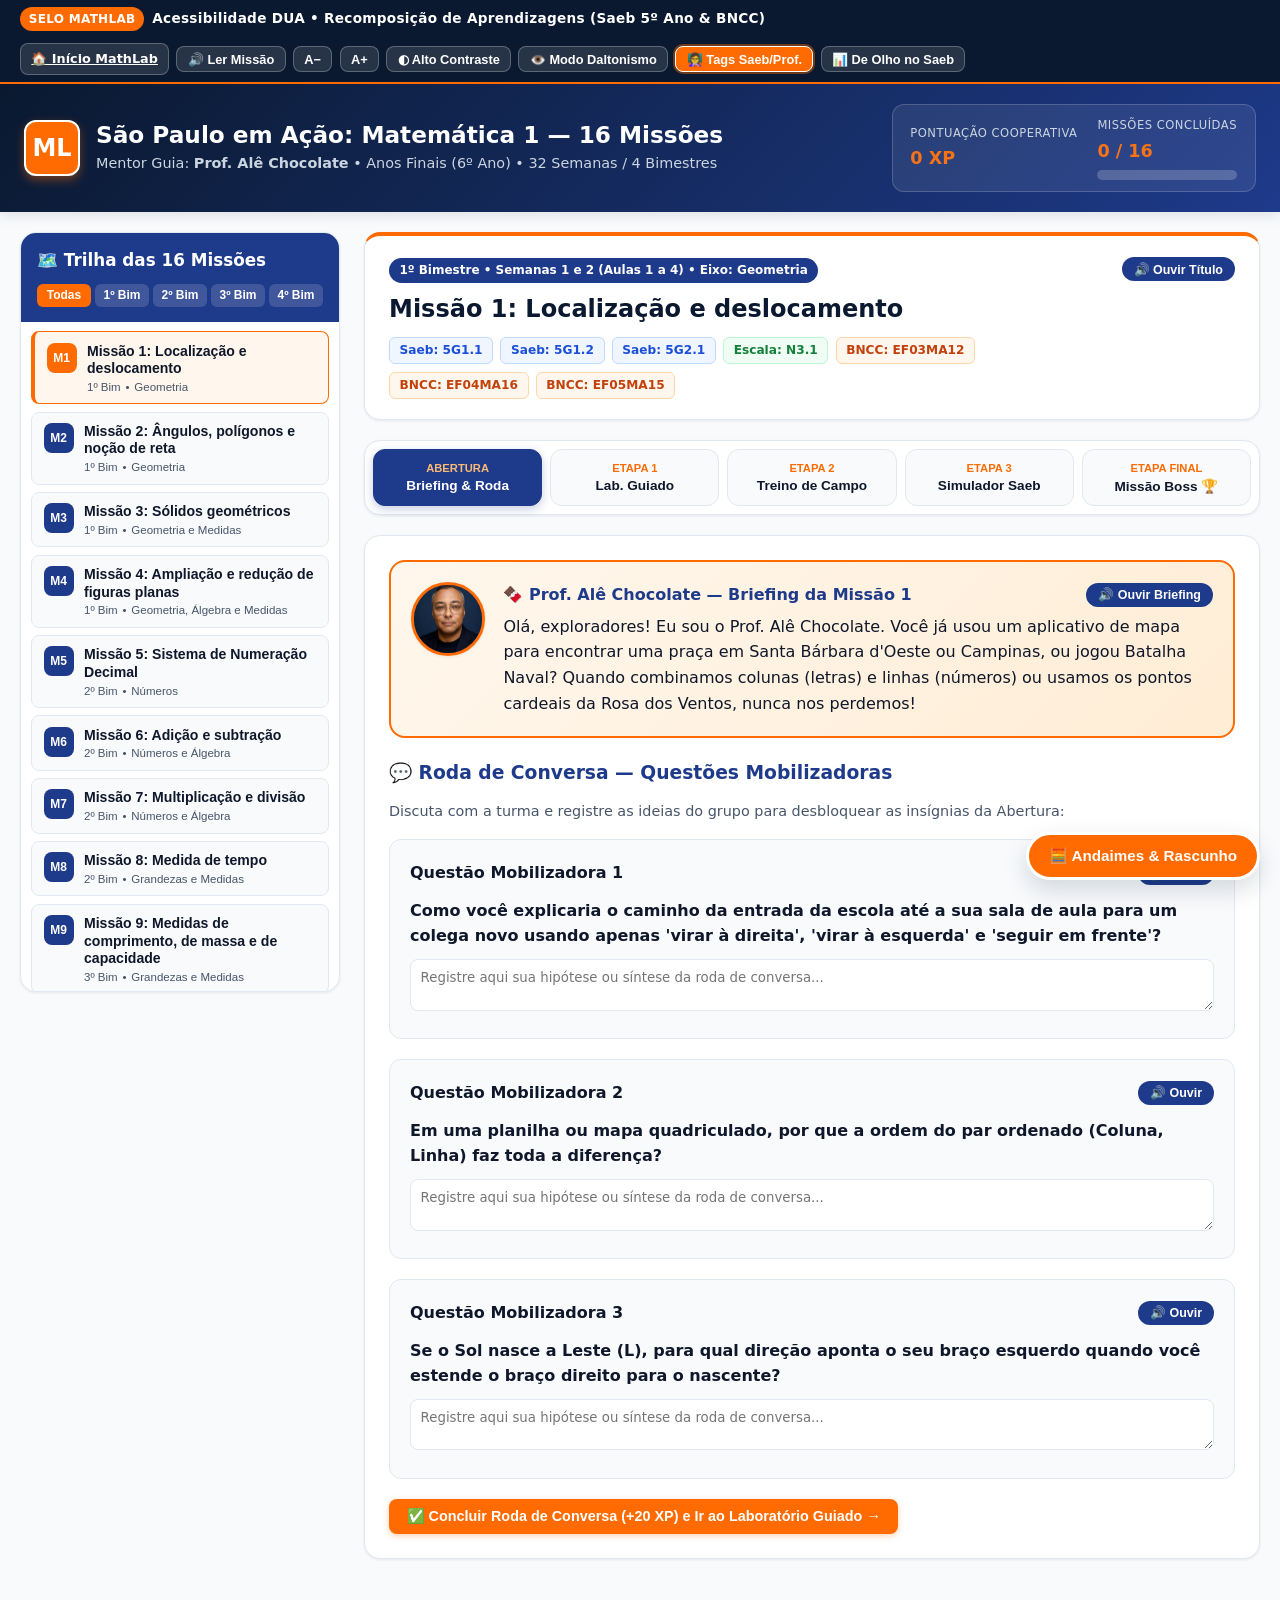
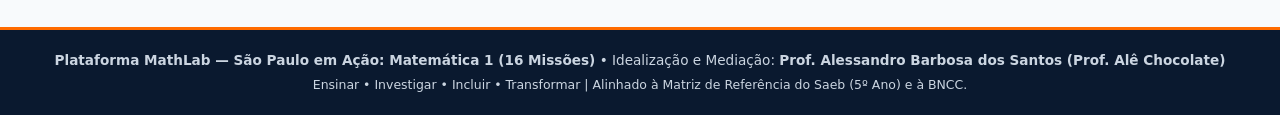
==== sp-em-acao.html @ 0ccbaa68 "Plataforma MathLab - Sao Paulo em Acao: Matematica 1 (16 Missoes)" ====
<!DOCTYPE html>
<html lang="pt-BR">
<head>
  <meta charset="UTF-8">
  <meta name="viewport" content="width=device-width, initial-scale=1.0">
  <title>Plataforma MathLab — São Paulo em Ação: Matemática 1 (16 Missões) | Prof. Alê Chocolate</title>
  <link rel="icon" href="icons/icon-192.png">
  <link rel="stylesheet" href="styles.css">
</head>
<body>

  <!-- Barra de Acessibilidade Global e DUA (Desenho Universal para a Aprendizagem) -->
  <nav class="a11y-bar" aria-label="Barra de Acessibilidade e DUA">
    <div class="a11y-brand">
      <span class="selo-badge">Selo MathLab</span>
      <span>Acessibilidade DUA • Recomposição de Aprendizagens (Saeb 5º Ano &amp; BNCC)</span>
    </div>
    <div class="a11y-controls">
      <a href="index.html" class="a11y-btn" title="Voltar ao Laboratório Principal MathLab">🏠 Início MathLab</a>
      <button type="button" class="a11y-btn" id="a11y-speak" title="Ler abertura em voz alta (Web Speech API pt-BR)">🔊 Ler Missão</button>
      <button type="button" class="a11y-btn" id="a11y-font-down" title="Diminuir tamanho da fonte">A−</button>
      <button type="button" class="a11y-btn" id="a11y-font-up" title="Aumentar tamanho da fonte">A+</button>
      <button type="button" class="a11y-btn" id="a11y-contrast" title="Alternar modo de Alto Contraste">◐ Alto Contraste</button>
      <button type="button" class="a11y-btn" id="a11y-colorblind" title="Modo Acessível para Daltonismo (Hachuras e Rótulos Diretos no Canvas)">👁️ Modo Daltonismo</button>
      <button type="button" class="a11y-btn active" id="a11y-teacher" title="Exibir/Ocultar Etiquetas Saeb, Nível de Proficiência (N1-N8) e Bloom">👩‍🏫 Tags Saeb/Prof.</button>
      <button type="button" class="a11y-btn" onclick="window.openTeacherSaebModal()" title="Abrir Painel De Olho no Saeb">📊 De Olho no Saeb</button>
    </div>
  </nav>

  <!-- Cabeçalho Principal Identidade Visual MathLab -->
  <header class="main-header">
    <div class="header-inner">
      <div class="brand-title-group">
        <div class="logo-emblem" aria-hidden="true">ML</div>
        <div class="brand-text">
          <h1>São Paulo em Ação: Matemática 1 — 16 Missões</h1>
          <p>Mentor Guia: <strong>Prof. Alê Chocolate</strong> • Anos Finais (6º Ano) • 32 Semanas / 4 Bimestres</p>
        </div>
      </div>

      <div class="gamification-hud" aria-live="polite">
        <div class="hud-stat">
          <span class="hud-label">Pontuação Cooperativa</span>
          <span class="hud-value" id="hud-xp">0 XP</span>
        </div>
        <div class="hud-stat">
          <span class="hud-label">Missões Concluídas</span>
          <span class="hud-value" id="hud-missions">0 / 16</span>
          <div class="progress-bar-outer" role="progressbar" aria-label="Progresso nas 16 missões">
            <div class="progress-bar-fill" id="hud-progress-bar"></div>
          </div>
        </div>
      </div>
    </div>
  </header>

  <!-- Layout Principal: Seletor das 16 Missões por Bimestre + Área Gamificada de 5 Abas -->
  <main class="app-layout">
    <aside class="missions-sidebar" aria-label="Navegação das 16 Missões por Bimestre">
      <div class="sidebar-header">
        <h2>🗺️ Trilha das 16 Missões</h2>
        <div class="bimester-tabs" role="tablist" aria-label="Filtrar por Bimestre">
          <button type="button" class="bim-tab active" data-bim="0">Todas</button>
          <button type="button" class="bim-tab" data-bim="1">1º Bim</button>
          <button type="button" class="bim-tab" data-bim="2">2º Bim</button>
          <button type="button" class="bim-tab" data-bim="3">3º Bim</button>
          <button type="button" class="bim-tab" data-bim="4">4º Bim</button>
        </div>
      </div>
      <div class="missions-list" id="missions-list"></div>
    </aside>

    <section class="mission-workspace" aria-live="polite">
      <div class="mission-banner" id="mission-banner"></div>
      <nav class="mission-tabs-nav" id="mission-tabs-nav" aria-label="5 Etapas Gamificadas da Missão"></nav>
      <div id="stage-content"></div>
    </section>
  </main>

  <!-- Andaimes Pedagógicos (Scaffolding Retrátil: Quadro de Ordens 6ª Ordem/Decimais, Calculadora EF05MA06 e Malha) -->
  <button type="button" class="scaffolding-fab" id="scaffolding-fab" aria-label="Abrir Andaimes Pedagógicos e Rascunho Interativo">
    🧮 Andaimes &amp; Rascunho
  </button>

  <aside class="scaffolding-drawer" id="scaffolding-drawer" aria-label="Bloco de Andaimes Pedagógicos">
    <div class="scaffolding-header">
      <strong>🛠️ Andaimes Pedagógicos (DUA)</strong>
      <button type="button" id="scaffolding-close" style="background:none;border:none;color:#fff;font-size:1.25rem;cursor:pointer" aria-label="Fechar Andaimes">&times;</button>
    </div>
    <div style="display:flex;gap:0.35rem;padding:0.5rem 1rem;background:var(--bg-main);border-bottom:1px solid var(--border-color)">
      <button type="button" class="btn-secondary scaf-tab-btn" data-tab="qvl" style="flex:1;padding:0.35rem">Quadro de Ordens</button>
      <button type="button" class="btn-secondary scaf-tab-btn" data-tab="calc" style="flex:1;padding:0.35rem">Porcentagem (EF05MA06)</button>
      <button type="button" class="btn-secondary scaf-tab-btn" data-tab="grid" style="flex:1;padding:0.35rem">Malha Rascunho</button>
    </div>
    <div class="scaffolding-body" id="scaffolding-body"></div>
  </aside>

  <!-- Modal Painel do Professor (Modo De Olho no Saeb) -->
  <div id="teacher-saeb-modal" style="display:none;position:fixed;inset:0;background:rgba(10,25,47,0.75);z-index:1100;align-items:center;justify-content:center;padding:1rem">
    <div style="background:var(--bg-card);border:3px solid var(--orange-vibrant);border-radius:16px;max-width:860px;width:100%;max-height:85vh;overflow:auto;padding:1.5rem;box-shadow:var(--shadow-lg)">
      <div style="display:flex;justify-content:space-between;align-items:center;margin-bottom:1rem;border-bottom:2px solid var(--border-color);padding-bottom:0.65rem">
        <h3 style="color:var(--navy-primary)">👩‍🏫 Painel do Professor — Modo De Olho no Saeb (Recomposição 6º Ano)</h3>
        <button type="button" class="btn-secondary" onclick="document.getElementById('teacher-saeb-modal').style.display='none'">Fechar &times;</button>
      </div>
      <div id="teacher-saeb-body"></div>
    </div>
  </div>

  <!-- Rodapé Institucional Prof. Alê Chocolate -->
  <footer style="background:var(--navy-dark);color:#CBD5E1;padding:1.25rem;text-align:center;font-size:0.85rem;border-top:3px solid var(--orange-vibrant);margin-top:2rem">
    <p><strong>Plataforma MathLab — São Paulo em Ação: Matemática 1 (16 Missões)</strong> • Idealização e Mediação: <strong>Prof. Alessandro Barbosa dos Santos (Prof. Alê Chocolate)</strong></p>
    <p style="margin-top:0.25rem;font-size:0.78rem">Ensinar • Investigar • Incluir • Transformar | Alinhado à Matriz de Referência do Saeb (5º Ano) e à BNCC.</p>
  </footer>

  <script src="missions-data.js"></script>
  <script src="canvas-labs.js"></script>
  <script src="app.js"></script>
</body>
</html>
---- styles.css ----
:root {
  --bg-main: #F8FAFC;
  --bg-card: #FFFFFF;
  --navy-dark: #0A192F;
  --navy-primary: #1E3A8A;
  --navy-light: #2563EB;
  --orange-vibrant: #FF6B00;
  --orange-light: #F97316;
  --orange-soft: #FFF7ED;
  --text-main: #0F172A;
  --text-muted: #475569;
  --border-color: #E2E8F0;
  --success: #16A34A;
  --success-bg: #DCFCE7;
  --warning: #D97706;
  --warning-bg: #FEF3C7;
  --danger: #DC2626;
  --danger-bg: #FEE2E2;
  --shadow-sm: 0 1px 3px rgba(10, 25, 47, 0.08);
  --shadow-md: 0 4px 12px rgba(10, 25, 47, 0.10);
  --shadow-lg: 0 10px 25px rgba(10, 25, 47, 0.15);
  --radius-sm: 8px;
  --radius-md: 12px;
  --radius-lg: 16px;
  --font-scale: 1;
}

body.high-contrast {
  --bg-main: #000000;
  --bg-card: #111111;
  --navy-dark: #000000;
  --navy-primary: #FFFF00;
  --navy-light: #00FFFF;
  --orange-vibrant: #FF9900;
  --orange-light: #FFCC00;
  --orange-soft: #222200;
  --text-main: #FFFFFF;
  --text-muted: #EEEEEE;
  --border-color: #FFFF00;
  --success: #00FF66;
  --success-bg: #003311;
  --danger: #FF4444;
  --danger-bg: #330000;
}

* {
  box-sizing: border-box;
  margin: 0;
  padding: 0;
}

html {
  font-size: calc(16px * var(--font-scale));
  scroll-behavior: smooth;
}

body {
  font-family: 'Segoe UI', system-ui, -apple-system, BlinkMacSystemFont, Roboto, sans-serif;
  background-color: var(--bg-main);
  color: var(--text-main);
  line-height: 1.6;
  min-height: 100vh;
  display: flex;
  flex-direction: column;
}

/* Barra de Acessibilidade Global (DUA) */
.a11y-bar {
  background-color: var(--navy-dark);
  color: #FFFFFF;
  padding: 0.45rem 1.25rem;
  display: flex;
  flex-wrap: wrap;
  justify-content: space-between;
  align-items: center;
  gap: 0.75rem;
  border-bottom: 2px solid var(--orange-vibrant);
  font-size: 0.85rem;
  position: sticky;
  top: 0;
  z-index: 1000;
}

.a11y-brand {
  display: flex;
  align-items: center;
  gap: 0.5rem;
  font-weight: 700;
  letter-spacing: 0.3px;
}

.selo-badge {
  background: var(--orange-vibrant);
  color: #FFFFFF;
  padding: 0.15rem 0.55rem;
  border-radius: 999px;
  font-size: 0.75rem;
  text-transform: uppercase;
  font-weight: 800;
}

.a11y-controls {
  display: flex;
  flex-wrap: wrap;
  align-items: center;
  gap: 0.45rem;
}

.a11y-btn {
  background: rgba(255, 255, 255, 0.12);
  color: #FFFFFF;
  border: 1px solid rgba(255, 255, 255, 0.25);
  padding: 0.3rem 0.65rem;
  border-radius: var(--radius-sm);
  cursor: pointer;
  font-size: 0.8rem;
  font-weight: 600;
  display: inline-flex;
  align-items: center;
  gap: 0.35rem;
  transition: all 0.2s ease;
}

.a11y-btn:hover,
.a11y-btn:focus-visible {
  background: var(--orange-vibrant);
  border-color: var(--orange-vibrant);
  outline: 2px solid #FFFFFF;
}

.a11y-btn.active {
  background: var(--orange-vibrant);
  border-color: #FFFFFF;
  box-shadow: 0 0 0 2px rgba(255, 107, 0, 0.4);
}

/* Cabeçalho Principal MathLab */
.main-header {
  background: linear-gradient(135deg, var(--navy-dark) 0%, var(--navy-primary) 100%);
  color: #FFFFFF;
  padding: 1.25rem 1.5rem;
  box-shadow: var(--shadow-md);
}

.header-inner {
  max-width: 1400px;
  margin: 0 auto;
  display: flex;
  flex-wrap: wrap;
  justify-content: space-between;
  align-items: center;
  gap: 1.25rem;
}

.brand-title-group {
  display: flex;
  align-items: center;
  gap: 1rem;
}

.logo-emblem {
  width: 56px;
  height: 56px;
  background: var(--orange-vibrant);
  border-radius: var(--radius-md);
  display: flex;
  align-items: center;
  justify-content: center;
  font-weight: 900;
  font-size: 1.5rem;
  color: #FFFFFF;
  box-shadow: 0 4px 10px rgba(255, 107, 0, 0.4);
  border: 2px solid #FFFFFF;
  flex-shrink: 0;
}

.brand-text h1 {
  font-size: 1.45rem;
  font-weight: 800;
  line-height: 1.2;
}

.brand-text p {
  font-size: 0.9rem;
  color: #CBD5E1;
  margin-top: 0.2rem;
}

.gamification-hud {
  display: flex;
  align-items: center;
  gap: 1.25rem;
  background: rgba(255, 255, 255, 0.08);
  padding: 0.65rem 1.1rem;
  border-radius: var(--radius-md);
  border: 1px solid rgba(255, 255, 255, 0.18);
}

.hud-stat {
  display: flex;
  flex-direction: column;
  gap: 0.15rem;
}

.hud-label {
  font-size: 0.72rem;
  text-transform: uppercase;
  letter-spacing: 0.5px;
  color: #CBD5E1;
}

.hud-value {
  font-size: 1.1rem;
  font-weight: 800;
  color: var(--orange-light);
}

.progress-bar-outer {
  width: 140px;
  height: 10px;
  background: rgba(255, 255, 255, 0.2);
  border-radius: 999px;
  overflow: hidden;
  margin-top: 0.2rem;
}

.progress-bar-fill {
  height: 100%;
  background: linear-gradient(90deg, var(--orange-vibrant), #FBBF24);
  width: 0%;
  transition: width 0.4s ease;
}

/* Layout Principal */
.app-layout {
  max-width: 1400px;
  width: 100%;
  margin: 1.25rem auto;
  padding: 0 1.25rem;
  display: grid;
  grid-template-columns: 320px 1fr;
  gap: 1.5rem;
  flex: 1;
}

@media (max-width: 1024px) {
  .app-layout {
    grid-template-columns: 1fr;
  }
}

/* Sidebar de Missões */
.missions-sidebar {
  background: var(--bg-card);
  border: 1px solid var(--border-color);
  border-radius: var(--radius-lg);
  box-shadow: var(--shadow-sm);
  display: flex;
  flex-direction: column;
  overflow: hidden;
  height: fit-content;
  max-height: calc(100vh - 140px);
  position: sticky;
  top: 60px;
}

@media (max-width: 1024px) {
  .missions-sidebar {
    position: static;
    max-height: 360px;
  }
}

.sidebar-header {
  background: var(--navy-primary);
  color: #FFFFFF;
  padding: 0.9rem 1rem;
}

.sidebar-header h2 {
  font-size: 1.05rem;
  font-weight: 700;
  margin-bottom: 0.6rem;
}

.bimester-tabs {
  display: grid;
  grid-template-columns: repeat(5, 1fr);
  gap: 0.25rem;
}

.bim-tab {
  background: rgba(255, 255, 255, 0.15);
  color: #FFFFFF;
  border: none;
  padding: 0.3rem 0.2rem;
  font-size: 0.75rem;
  font-weight: 700;
  border-radius: 6px;
  cursor: pointer;
  transition: background 0.2s;
}

.bim-tab.active,
.bim-tab:hover {
  background: var(--orange-vibrant);
}

.missions-list {
  overflow-y: auto;
  padding: 0.6rem;
  display: flex;
  flex-direction: column;
  gap: 0.45rem;
}

.mission-item-btn {
  width: 100%;
  text-align: left;
  background: var(--bg-main);
  border: 1px solid var(--border-color);
  border-radius: var(--radius-sm);
  padding: 0.65rem 0.75rem;
  cursor: pointer;
  display: flex;
  align-items: flex-start;
  gap: 0.65rem;
  transition: all 0.2s ease;
  color: var(--text-main);
}

.mission-item-btn:hover {
  border-color: var(--orange-vibrant);
  transform: translateX(2px);
}

.mission-item-btn.active {
  background: var(--orange-soft);
  border-color: var(--orange-vibrant);
  border-left: 4px solid var(--orange-vibrant);
}

.mission-num-badge {
  background: var(--navy-primary);
  color: #FFFFFF;
  font-weight: 800;
  font-size: 0.75rem;
  min-width: 30px;
  height: 30px;
  border-radius: 8px;
  display: flex;
  align-items: center;
  justify-content: center;
  flex-shrink: 0;
}

.mission-item-btn.active .mission-num-badge {
  background: var(--orange-vibrant);
}

.mission-item-btn.completed .mission-num-badge {
  background: var(--success);
}

.mission-item-info {
  flex: 1;
  min-width: 0;
}

.mission-item-title {
  font-size: 0.88rem;
  font-weight: 700;
  line-height: 1.25;
  margin-bottom: 0.2rem;
}

.mission-item-meta {
  font-size: 0.72rem;
  color: var(--text-muted);
  display: flex;
  flex-wrap: wrap;
  gap: 0.3rem;
}

/* Área Principal da Missão */
.mission-workspace {
  display: flex;
  flex-direction: column;
  gap: 1.25rem;
  min-width: 0;
}

.mission-banner {
  background: var(--bg-card);
  border: 1px solid var(--border-color);
  border-top: 4px solid var(--orange-vibrant);
  border-radius: var(--radius-lg);
  padding: 1.25rem 1.5rem;
  box-shadow: var(--shadow-sm);
  display: flex;
  flex-wrap: wrap;
  justify-content: space-between;
  align-items: flex-start;
  gap: 1rem;
}

.mission-banner-left {
  flex: 1;
  min-width: 260px;
}

.mission-bimester-pill {
  display: inline-block;
  background: var(--navy-primary);
  color: #FFFFFF;
  font-size: 0.75rem;
  font-weight: 700;
  padding: 0.2rem 0.65rem;
  border-radius: 999px;
  margin-bottom: 0.45rem;
}

.mission-banner h2 {
  font-size: 1.5rem;
  color: var(--navy-dark);
  font-weight: 800;
  margin-bottom: 0.5rem;
}

body.high-contrast .mission-banner h2 {
  color: var(--navy-primary);
}

.curriculum-tags {
  display: flex;
  flex-wrap: wrap;
  gap: 0.45rem;
  margin-top: 0.5rem;
}

.curr-tag {
  font-size: 0.76rem;
  font-weight: 700;
  padding: 0.2rem 0.6rem;
  border-radius: 6px;
  border: 1px solid var(--border-color);
}

.curr-tag.saeb {
  background: #EFF6FF;
  color: #1D4ED8;
  border-color: #BFDBFE;
}

.curr-tag.bncc {
  background: #FFF7ED;
  color: #C2410C;
  border-color: #FED7AA;
}

.curr-tag.nivel {
  background: #F0FDF4;
  color: #15803D;
  border-color: #BBF7D0;
}

body.high-contrast .curr-tag {
  background: #000000;
  color: #FFFF00;
  border-color: #FFFF00;
}

/* Navegação das 5 Abas Gamificadas */
.mission-tabs-nav {
  display: grid;
  grid-template-columns: repeat(5, 1fr);
  gap: 0.5rem;
  background: var(--bg-card);
  padding: 0.5rem;
  border-radius: var(--radius-lg);
  border: 1px solid var(--border-color);
  box-shadow: var(--shadow-sm);
}

@media (max-width: 768px) {
  .mission-tabs-nav {
    grid-template-columns: 1fr 1fr;
  }
}

.stage-tab-btn {
  background: var(--bg-main);
  border: 1px solid var(--border-color);
  border-radius: var(--radius-md);
  padding: 0.7rem 0.5rem;
  cursor: pointer;
  display: flex;
  flex-direction: column;
  align-items: center;
  text-align: center;
  gap: 0.25rem;
  color: var(--text-main);
  transition: all 0.2s ease;
}

.stage-tab-btn:hover {
  border-color: var(--orange-vibrant);
}

.stage-tab-btn.active {
  background: var(--navy-primary);
  color: #FFFFFF;
  border-color: var(--navy-primary);
  box-shadow: 0 3px 10px rgba(30, 58, 138, 0.25);
}

body.high-contrast .stage-tab-btn.active {
  background: var(--orange-vibrant);
  color: #000000;
}

.stage-tab-step {
  font-size: 0.7rem;
  text-transform: uppercase;
  font-weight: 800;
  color: var(--orange-vibrant);
}

.stage-tab-btn.active .stage-tab-step {
  color: #FDBA74;
}

body.high-contrast .stage-tab-btn.active .stage-tab-step {
  color: #000000;
}

.stage-tab-label {
  font-size: 0.85rem;
  font-weight: 700;
}

/* Cartões e Conteúdo das Etapas */
.stage-card {
  background: var(--bg-card);
  border: 1px solid var(--border-color);
  border-radius: var(--radius-lg);
  padding: 1.5rem;
  box-shadow: var(--shadow-sm);
  margin-bottom: 1rem;
}

/* Prof. Alê Chocolate Mascote Card */
.prof-ale-box {
  display: flex;
  align-items: flex-start;
  gap: 1.15rem;
  background: linear-gradient(135deg, #FFF7ED 0%, #FFEDD5 100%);
  border: 2px solid var(--orange-vibrant);
  border-radius: var(--radius-lg);
  padding: 1.25rem;
  margin-bottom: 1.25rem;
}

body.high-contrast .prof-ale-box {
  background: #111111;
  border-color: #FFFF00;
}

.prof-ale-avatar {
  width: 74px;
  height: 74px;
  border-radius: 50%;
  background: var(--navy-primary);
  border: 3px solid var(--orange-vibrant);
  flex-shrink: 0;
  display: flex;
  align-items: center;
  justify-content: center;
  overflow: hidden;
  box-shadow: var(--shadow-sm);
}

.prof-ale-content {
  flex: 1;
}

.prof-ale-header {
  display: flex;
  justify-content: space-between;
  align-items: center;
  flex-wrap: wrap;
  gap: 0.5rem;
  margin-bottom: 0.4rem;
}

.prof-ale-name {
  font-weight: 800;
  color: var(--navy-primary);
  font-size: 1rem;
  display: flex;
  align-items: center;
  gap: 0.4rem;
}

.tts-btn {
  background: var(--navy-primary);
  color: #FFFFFF;
  border: none;
  border-radius: 999px;
  padding: 0.28rem 0.75rem;
  font-size: 0.78rem;
  font-weight: 700;
  cursor: pointer;
  display: inline-flex;
  align-items: center;
  gap: 0.35rem;
  transition: background 0.2s;
}

.tts-btn:hover {
  background: var(--orange-vibrant);
}

body.high-contrast .tts-btn {
  background: #FFFF00;
  color: #000000;
}

/* Fique Ligado & Alerta de Estratégia */
.strategy-alert {
  background: #EFF6FF;
  border-left: 5px solid var(--navy-primary);
  padding: 1rem 1.2rem;
  border-radius: var(--radius-sm);
  margin-bottom: 1.25rem;
}

body.high-contrast .strategy-alert {
  background: #111111;
  border-color: #00FFFF;
}

.fique-ligado-card {
  background: #FFFBEB;
  border: 2px dashed var(--orange-vibrant);
  border-radius: var(--radius-md);
  padding: 1.15rem;
  margin-top: 1.25rem;
  display: flex;
  gap: 1rem;
  align-items: flex-start;
}

body.high-contrast .fique-ligado-card {
  background: #1A1A00;
  border-color: #FFFF00;
}

/* Laboratório Canvas Interativo */
.canvas-lab-container {
  background: #F1F5F9;
  border: 2px solid var(--border-color);
  border-radius: var(--radius-md);
  padding: 1rem;
  margin: 1rem 0;
  display: flex;
  flex-direction: column;
  align-items: center;
  gap: 0.9rem;
}

body.high-contrast .canvas-lab-container {
  background: #000000;
  border-color: #FFFFFF;
}

.canvas-wrapper {
  width: 100%;
  max-width: 720px;
  background: #FFFFFF;
  border: 2px solid var(--navy-primary);
  border-radius: var(--radius-sm);
  overflow: hidden;
  display: flex;
  justify-content: center;
  box-shadow: var(--shadow-sm);
}

.canvas-wrapper canvas {
  width: 100%;
  height: auto;
  display: block;
  touch-action: manipulation;
  cursor: pointer;
}

.canvas-controls {
  display: flex;
  flex-wrap: wrap;
  gap: 0.6rem;
  justify-content: center;
  align-items: center;
  width: 100%;
}

.btn-action {
  background: var(--orange-vibrant);
  color: #FFFFFF;
  border: none;
  padding: 0.55rem 1.1rem;
  border-radius: var(--radius-sm);
  font-weight: 700;
  font-size: 0.9rem;
  cursor: pointer;
  display: inline-flex;
  align-items: center;
  gap: 0.4rem;
  transition: all 0.2s ease;
  box-shadow: 0 2px 6px rgba(255, 107, 0, 0.3);
}

.btn-action:hover {
  background: #E05E00;
  transform: translateY(-1px);
}

.btn-secondary {
  background: var(--navy-primary);
  color: #FFFFFF;
  border: none;
  padding: 0.5rem 0.95rem;
  border-radius: var(--radius-sm);
  font-weight: 600;
  font-size: 0.85rem;
  cursor: pointer;
  transition: all 0.2s;
}

.btn-secondary:hover {
  background: var(--navy-dark);
}

.btn-outline {
  background: transparent;
  color: var(--navy-primary);
  border: 1.5px solid var(--navy-primary);
  padding: 0.45rem 0.9rem;
  border-radius: var(--radius-sm);
  font-weight: 700;
  font-size: 0.82rem;
  cursor: pointer;
}

body.high-contrast .btn-outline {
  color: #FFFF00;
  border-color: #FFFF00;
}

/* Questões e Acordeão */
.question-block {
  border: 1px solid var(--border-color);
  border-radius: var(--radius-md);
  padding: 1.25rem;
  margin-bottom: 1.25rem;
  background: var(--bg-main);
}

.question-header {
  display: flex;
  justify-content: space-between;
  align-items: center;
  flex-wrap: wrap;
  gap: 0.5rem;
  margin-bottom: 0.75rem;
}

.options-grid {
  display: grid;
  grid-template-columns: 1fr 1fr;
  gap: 0.65rem;
  margin: 0.9rem 0;
}

@media (max-width: 640px) {
  .options-grid {
    grid-template-columns: 1fr;
  }
}

.option-btn {
  background: var(--bg-card);
  border: 2px solid var(--border-color);
  border-radius: var(--radius-sm);
  padding: 0.75rem 1rem;
  text-align: left;
  font-size: 0.95rem;
  font-weight: 600;
  color: var(--text-main);
  cursor: pointer;
  display: flex;
  align-items: center;
  gap: 0.65rem;
  transition: all 0.15s ease;
}

.option-btn:hover {
  border-color: var(--orange-vibrant);
}

.option-btn.selected {
  border-color: var(--navy-primary);
  background: #EFF6FF;
}

.option-btn.correct {
  border-color: var(--success);
  background: var(--success-bg);
  color: #065F46;
}

.option-btn.wrong {
  border-color: var(--danger);
  background: var(--danger-bg);
  color: #991B1B;
}

.option-letter {
  width: 28px;
  height: 28px;
  border-radius: 50%;
  background: var(--navy-primary);
  color: #FFFFFF;
  display: inline-flex;
  align-items: center;
  justify-content: center;
  font-weight: 800;
  font-size: 0.8rem;
  flex-shrink: 0;
}

.feedback-banner {
  margin-top: 0.75rem;
  padding: 0.85rem 1rem;
  border-radius: var(--radius-sm);
  font-weight: 600;
  font-size: 0.9rem;
  display: none;
}

.feedback-banner.show {
  display: block;
}

.feedback-banner.correct {
  background: var(--success-bg);
  color: #065F46;
  border-left: 4px solid var(--success);
}

.feedback-banner.wrong {
  background: var(--danger-bg);
  color: #991B1B;
  border-left: 4px solid var(--danger);
}

/* Acordeão Resolvendo a Questão */
.accordion-box {
  border: 1px solid var(--border-color);
  border-radius: var(--radius-sm);
  overflow: hidden;
  margin-top: 1rem;
}

.accordion-header {
  width: 100%;
  background: var(--navy-primary);
  color: #FFFFFF;
  border: none;
  padding: 0.8rem 1rem;
  font-weight: 700;
  font-size: 0.92rem;
  text-align: left;
  cursor: pointer;
  display: flex;
  justify-content: space-between;
  align-items: center;
}

.accordion-header:disabled {
  background: #94A3B8;
  cursor: not-allowed;
}

.accordion-body {
  padding: 1rem;
  background: var(--bg-card);
  display: none;
  border-top: 1px solid var(--border-color);
}

.accordion-body.open {
  display: block;
}

/* Andaimes Pedagógicos (Scaffolding Retrátil) */
.scaffolding-fab {
  position: fixed;
  bottom: 20px;
  right: 20px;
  z-index: 950;
  background: var(--orange-vibrant);
  color: #FFFFFF;
  border: 3px solid #FFFFFF;
  border-radius: 999px;
  padding: 0.75rem 1.25rem;
  font-weight: 800;
  font-size: 0.95rem;
  cursor: pointer;
  box-shadow: var(--shadow-lg);
  display: flex;
  align-items: center;
  gap: 0.5rem;
}

.scaffolding-drawer {
  position: fixed;
  bottom: 80px;
  right: 20px;
  width: 440px;
  max-width: calc(100vw - 40px);
  background: var(--bg-card);
  border: 2px solid var(--navy-primary);
  border-radius: var(--radius-lg);
  box-shadow: var(--shadow-lg);
  z-index: 950;
  display: none;
  flex-direction: column;
  overflow: hidden;
}

.scaffolding-drawer.open {
  display: flex;
}

.scaffolding-header {
  background: var(--navy-dark);
  color: #FFFFFF;
  padding: 0.75rem 1rem;
  display: flex;
  justify-content: space-between;
  align-items: center;
}

.scaffolding-body {
  padding: 1rem;
  max-height: 70vh;
  overflow-y: auto;
}

.qvl-table {
  width: 100%;
  border-collapse: collapse;
  margin-bottom: 0.75rem;
  text-align: center;
}

.qvl-table th,
.qvl-table td {
  border: 1px solid var(--border-color);
  padding: 0.35rem 0.2rem;
  font-size: 0.78rem;
}

.qvl-table th {
  background: var(--navy-primary);
  color: #FFFFFF;
}

.qvl-input {
  width: 38px;
  height: 36px;
  text-align: center;
  font-size: 1.1rem;
  font-weight: 800;
  border: 2px solid var(--orange-vibrant);
  border-radius: 6px;
}

.input-inline {
  padding: 0.45rem 0.65rem;
  border: 2px solid var(--border-color);
  border-radius: var(--radius-sm);
  font-size: 0.95rem;
  font-weight: 700;
  width: 120px;
}
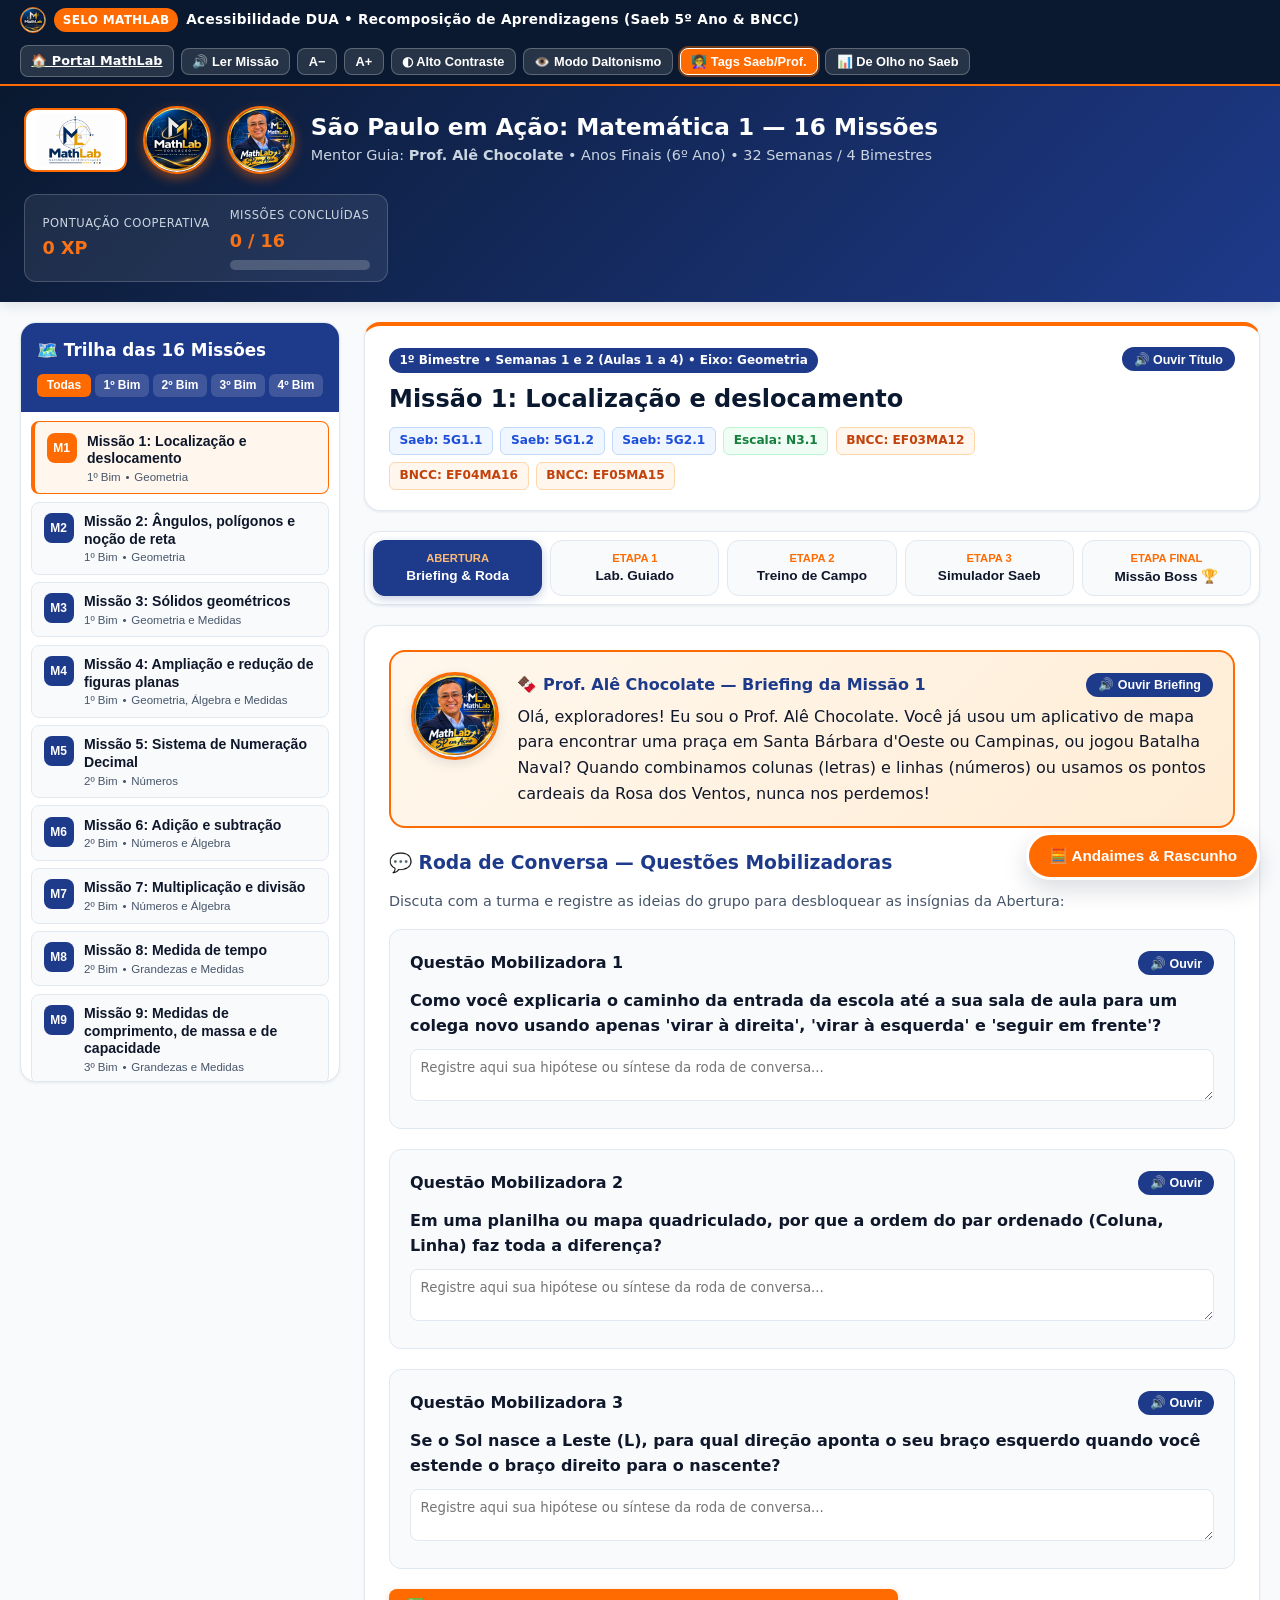
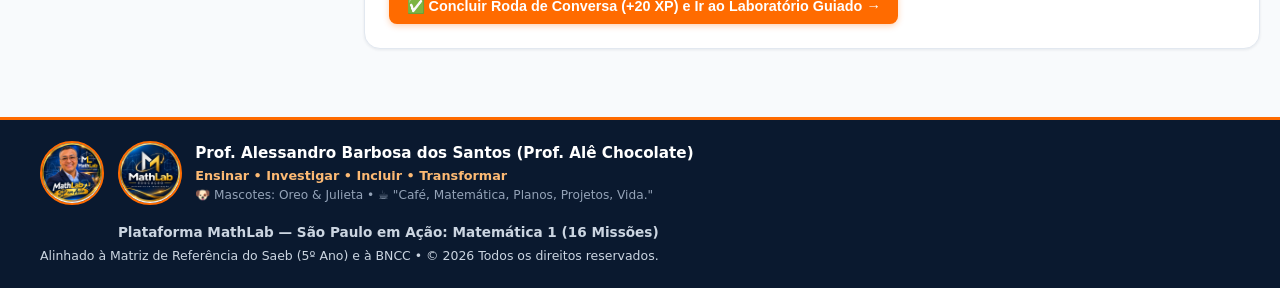
==== commit f143c6b5: "Substitui logotipo oficial, logotipo circular e avatares do Prof. Ale Chocolate" ====
--- a/sp-em-acao.html
+++ b/sp-em-acao.html
@@ -4,7 +4,7 @@
   <meta charset="UTF-8">
   <meta name="viewport" content="width=device-width, initial-scale=1.0">
   <title>Plataforma MathLab — São Paulo em Ação: Matemática 1 (16 Missões) | Prof. Alê Chocolate</title>
-  <link rel="icon" href="icons/icon-192.png">
+  <link rel="icon" href="assets/logo-circular.jpg">
   <link rel="stylesheet" href="styles.css">
 </head>
 <body>
@@ -12,11 +12,12 @@
   <!-- Barra de Acessibilidade Global e DUA (Desenho Universal para a Aprendizagem) -->
   <nav class="a11y-bar" aria-label="Barra de Acessibilidade e DUA">
     <div class="a11y-brand">
+      <img src="assets/logo-circular.jpg" alt="Selo MathLab" style="width:26px;height:26px;border-radius:50%;object-fit:cover;border:1px solid var(--orange-vibrant)">
       <span class="selo-badge">Selo MathLab</span>
       <span>Acessibilidade DUA • Recomposição de Aprendizagens (Saeb 5º Ano &amp; BNCC)</span>
     </div>
     <div class="a11y-controls">
-      <a href="index.html" class="a11y-btn" title="Voltar ao Laboratório Principal MathLab">🏠 Início MathLab</a>
+      <a href="https://prof-ale.github.io/MathLab/" class="a11y-btn" title="Voltar ao Laboratório Principal MathLab">🏠 Portal MathLab</a>
       <button type="button" class="a11y-btn" id="a11y-speak" title="Ler abertura em voz alta (Web Speech API pt-BR)">🔊 Ler Missão</button>
       <button type="button" class="a11y-btn" id="a11y-font-down" title="Diminuir tamanho da fonte">A−</button>
       <button type="button" class="a11y-btn" id="a11y-font-up" title="Aumentar tamanho da fonte">A+</button>
@@ -31,7 +32,15 @@
   <header class="main-header">
     <div class="header-inner">
       <div class="brand-title-group">
-        <div class="logo-emblem" aria-hidden="true">ML</div>
+        <div class="logo-oficial-badge">
+          <img src="assets/logo-oficial.png" alt="Logotipo Oficial MathLab — Matemática em Investigação">
+        </div>
+        <div class="logo-emblem">
+          <img src="assets/logo-circular.jpg" alt="Emblema Circular MathLab Educação">
+        </div>
+        <div class=" logo-emblem">
+          <img src="assets/avatar-prof-ale-sp.jpg" alt="Prof. Alê Chocolate — MathLab SP em Ação">
+        </div>
         <div class="brand-text">
           <h1>São Paulo em Ação: Matemática 1 — 16 Missões</h1>
           <p>Mentor Guia: <strong>Prof. Alê Chocolate</strong> • Anos Finais (6º Ano) • 32 Semanas / 4 Bimestres</p>
@@ -107,9 +116,22 @@
   </div>
 
   <!-- Rodapé Institucional Prof. Alê Chocolate -->
-  <footer style="background:var(--navy-dark);color:#CBD5E1;padding:1.25rem;text-align:center;font-size:0.85rem;border-top:3px solid var(--orange-vibrant);margin-top:2rem">
-    <p><strong>Plataforma MathLab — São Paulo em Ação: Matemática 1 (16 Missões)</strong> • Idealização e Mediação: <strong>Prof. Alessandro Barbosa dos Santos (Prof. Alê Chocolate)</strong></p>
-    <p style="margin-top:0.25rem;font-size:0.78rem">Ensinar • Investigar • Incluir • Transformar | Alinhado à Matriz de Referência do Saeb (5º Ano) e à BNCC.</p>
+  <footer style="background:var(--navy-dark);color:#CBD5E1;padding:1.35rem;font-size:0.85rem;border-top:3px solid var(--orange-vibrant);margin-top:2rem">
+    <div style="max-width:1200px;margin:0 auto;display:flex;flex-wrap:wrap;justify-content:space-between;align-items:center;gap:1rem">
+      <div style="display:flex;align-items:center;gap:0.85rem">
+        <img src="assets/avatar-prof-ale-sp.jpg" alt="Prof. Alê Chocolate — MathLab SP em Ação" style="width:64px;height:64px;border-radius:50%;border:2px solid var(--orange-vibrant);object-fit:cover">
+        <img src="assets/logo-circular.jpg" alt="MathLab Educação" style="width:64px;height:64px;border-radius:50%;border:2px solid var(--orange-vibrant);object-fit:cover">
+        <div style="text-align:left">
+          <strong style="color:#FFFFFF;font-size:0.95rem">Prof. Alessandro Barbosa dos Santos (Prof. Alê Chocolate)</strong>
+          <p style="color:#FDBA74;font-weight:700;font-size:0.8rem">Ensinar • Investigar • Incluir • Transformar</p>
+          <p style="font-size:0.76rem;color:#94A3B8">🐶 Mascotes: Oreo &amp; Julieta • ☕ "Café, Matemática, Planos, Projetos, Vida."</p>
+        </div>
+      </div>
+      <div style="text-align:right">
+        <p><strong>Plataforma MathLab — São Paulo em Ação: Matemática 1 (16 Missões)</strong></p>
+        <p style="margin-top:0.2rem;font-size:0.78rem">Alinhado à Matriz de Referência do Saeb (5º Ano) e à BNCC • © 2026 Todos os direitos reservados.</p>
+      </div>
+    </div>
   </footer>
 
   <script src="missions-data.js"></script>
--- a/styles.css
+++ b/styles.css
@@ -159,19 +159,42 @@
 }
 
 .logo-emblem {
-  width: 56px;
-  height: 56px;
-  background: var(--orange-vibrant);
+  width: 68px;
+  height: 68px;
+  border-radius: 50%;
+  display: flex;
+  align-items: center;
+  justify-content: center;
+  overflow: hidden;
+  box-shadow: 0 4px 12px rgba(255, 107, 0, 0.45);
+  border: 2px solid var(--orange-vibrant);
+  flex-shrink: 0;
+  background: #0A192F;
+}
+
+.logo-emblem img {
+  width: 100%;
+  height: 100%;
+  object-fit: cover;
+}
+
+.logo-oficial-badge {
+  background: #FFFFFF;
+  padding: 0.25rem 0.65rem;
   border-radius: var(--radius-md);
   display: flex;
   align-items: center;
   justify-content: center;
-  font-weight: 900;
-  font-size: 1.5rem;
-  color: #FFFFFF;
-  box-shadow: 0 4px 10px rgba(255, 107, 0, 0.4);
-  border: 2px solid #FFFFFF;
+  box-shadow: var(--shadow-sm);
+  border: 2px solid var(--orange-vibrant);
+  height: 64px;
   flex-shrink: 0;
+}
+
+.logo-oficial-badge img {
+  height: 100%;
+  width: auto;
+  object-fit: contain;
 }
 
 .brand-text h1 {
@@ -567,8 +590,8 @@
 }
 
 .prof-ale-avatar {
-  width: 74px;
-  height: 74px;
+  width: 88px;
+  height: 88px;
   border-radius: 50%;
   background: var(--navy-primary);
   border: 3px solid var(--orange-vibrant);
@@ -577,7 +600,7 @@
   align-items: center;
   justify-content: center;
   overflow: hidden;
-  box-shadow: var(--shadow-sm);
+  box-shadow: var(--shadow-md);
 }
 
 .prof-ale-content {
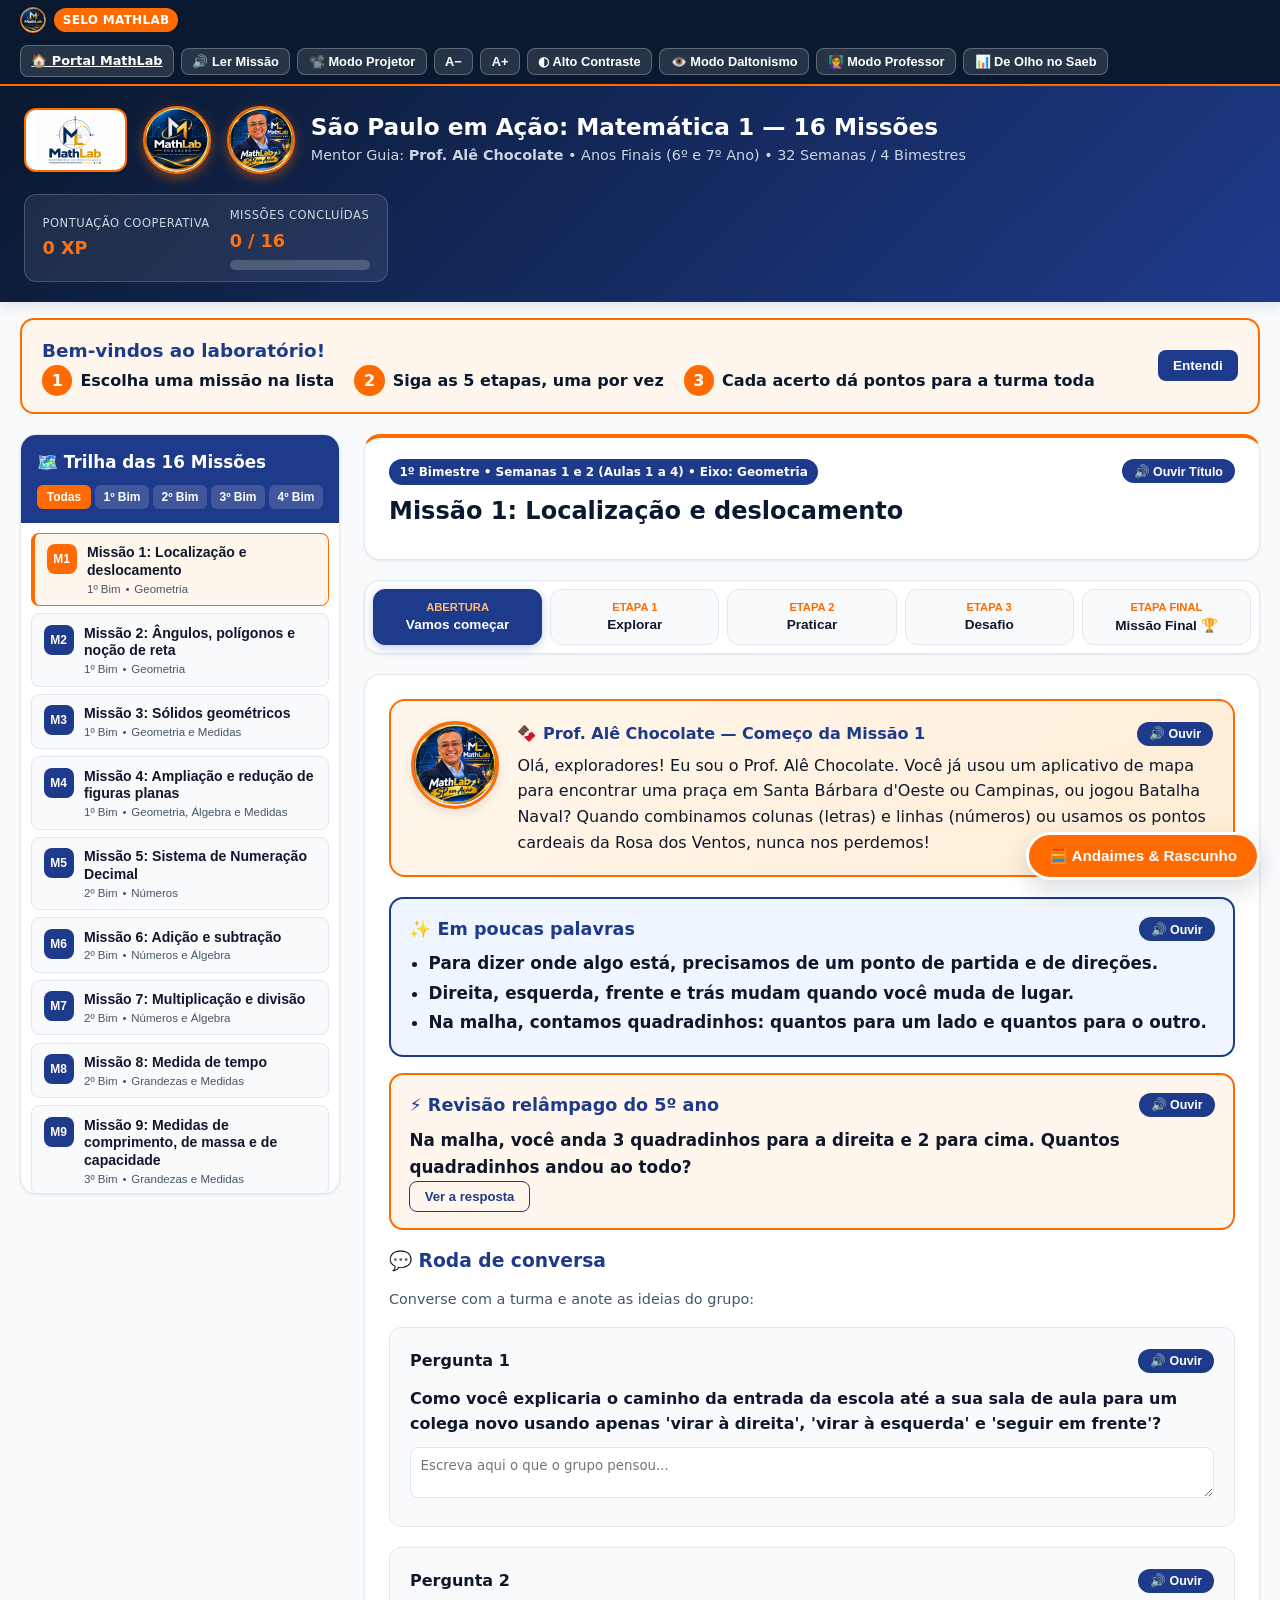
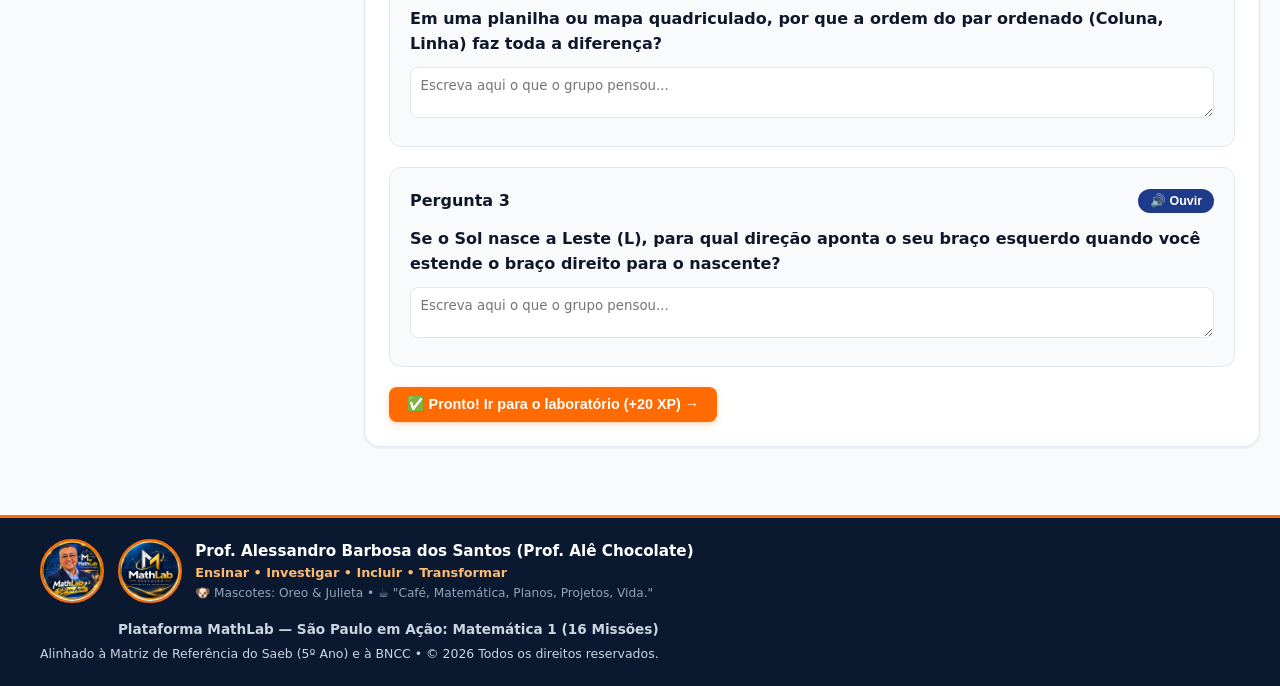
==== commit e767f5bc: "Add files via upload" ====
--- a/sp-em-acao.html
+++ b/sp-em-acao.html
@@ -6,6 +6,7 @@
   <title>Plataforma MathLab — São Paulo em Ação: Matemática 1 (16 Missões) | Prof. Alê Chocolate</title>
   <link rel="icon" href="assets/logo-circular.jpg">
   <link rel="stylesheet" href="styles.css">
+  <link rel="stylesheet" href="evolucao.css">
 </head>
 <body>
 
@@ -43,7 +44,7 @@
         </div>
         <div class="brand-text">
           <h1>São Paulo em Ação: Matemática 1 — 16 Missões</h1>
-          <p>Mentor Guia: <strong>Prof. Alê Chocolate</strong> • Anos Finais (6º Ano) • 32 Semanas / 4 Bimestres</p>
+          <p>Mentor Guia: <strong>Prof. Alê Chocolate</strong> • Anos Finais (6º e 7º Ano) • 32 Semanas / 4 Bimestres</p>
         </div>
       </div>
 
@@ -137,5 +138,7 @@
   <script src="missions-data.js"></script>
   <script src="canvas-labs.js"></script>
   <script src="app.js"></script>
+  <script src="conteudo-extra.js"></script>
+  <script src="evolucao.js"></script>
 </body>
 </html>
--- a/evolucao.css
+++ b/evolucao.css
@@ -0,0 +1,97 @@
+/* Camada de evolução MathLab SP em Ação (6º e 7º ano): modo aluno, projetor, celebração, relatório */
+
+/* Modo aluno: esconde etiquetas técnicas (Saeb, nível, Bloom, BNCC). O professor liga no botão Modo Professor. */
+body:not(.modo-professor) .curr-tag,
+body:not(.modo-professor) .teacher-tag,
+body:not(.modo-professor) .curriculum-tags { display: none !important; }
+body:not(.modo-professor) .a11y-brand span:last-child { display: none; }
+
+/* Guia rápido de início */
+.guia-rapido {
+  max-width: 1400px; margin: 1rem auto 0; padding: 1rem 1.25rem;
+  background: #FFF7ED; border: 2px solid var(--orange-vibrant); border-radius: 14px;
+  display: flex; gap: 1rem; align-items: center; flex-wrap: wrap; justify-content: space-between;
+  width: calc(100% - 2.5rem);
+}
+.guia-rapido ol { display: flex; gap: 1.25rem; flex-wrap: wrap; list-style: none; padding: 0; margin: 0; counter-reset: g; }
+.guia-rapido li { counter-increment: g; font-weight: 700; color: var(--navy-dark); display: flex; align-items: center; gap: 0.5rem; }
+.guia-rapido li::before {
+  content: counter(g); background: var(--orange-vibrant); color: #fff; width: 1.9rem; height: 1.9rem;
+  border-radius: 50%; display: inline-flex; align-items: center; justify-content: center; font-weight: 800;
+}
+
+/* Cartões extras por missão */
+.extra-card {
+  border-radius: 14px; padding: 1rem 1.15rem; margin: 1rem 0; border: 2px solid var(--border-color); background: #F8FAFC;
+}
+.extra-card h4 { color: var(--navy-primary); font-size: 1.1rem; margin-bottom: 0.5rem; display: flex; align-items: center; gap: 0.5rem; flex-wrap: wrap; justify-content: space-between; }
+.extra-card.simples { border-color: #1E3A8A; background: #EFF6FF; }
+.extra-card.revisao { border-color: var(--orange-vibrant); background: #FFF7ED; }
+.extra-card ul { margin: 0.25rem 0 0 1.2rem; }
+.extra-card li { margin: 0.3rem 0; font-size: 1.05rem; line-height: 1.45; font-weight: 600; }
+.extra-card .resp { display: none; margin-top: 0.6rem; padding: 0.6rem 0.8rem; background: #fff; border-left: 4px solid var(--success); border-radius: 8px; font-weight: 700; }
+.extra-card .resp.open { display: block; }
+.ponte7 { font-weight: 700; color: var(--navy-dark); background: #ECFDF5; border: 2px solid #10B981; border-radius: 12px; padding: 0.7rem 0.9rem; margin-top: 1rem; }
+
+/* Botões de avanço */
+.avancar-box { display: flex; justify-content: flex-end; margin-top: 1.25rem; gap: 0.75rem; flex-wrap: wrap; }
+.btn-avancar {
+  background: var(--navy-primary); color: #fff; border: 0; border-radius: 12px; padding: 0.85rem 1.4rem;
+  font-weight: 800; font-size: 1.05rem; cursor: pointer; box-shadow: var(--shadow-md);
+}
+.btn-avancar:hover { background: var(--orange-vibrant); }
+.btn-avancar:focus-visible, .a11y-btn:focus-visible, .option-btn:focus-visible { outline: 4px solid #FBBF24; outline-offset: 2px; }
+
+/* Acerto: brilho suave */
+.option-btn.correct { animation: pulsa 0.5s ease; }
+@keyframes pulsa { 0% { transform: scale(1); } 50% { transform: scale(1.03); } 100% { transform: scale(1); } }
+.option-btn.wrong { animation: balanca 0.35s ease; }
+@keyframes balanca { 25% { transform: translateX(-4px); } 75% { transform: translateX(4px); } }
+
+/* Aviso de XP */
+.xp-toast {
+  position: fixed; top: 5.5rem; right: 1.25rem; z-index: 2000; background: var(--orange-vibrant); color: #fff;
+  font-weight: 800; font-size: 1.4rem; padding: 0.6rem 1.1rem; border-radius: 999px; box-shadow: var(--shadow-lg);
+  animation: sobe 1.6s ease forwards; pointer-events: none;
+}
+@keyframes sobe { 0% { opacity: 0; transform: translateY(10px); } 15% { opacity: 1; } 80% { opacity: 1; } 100% { opacity: 0; transform: translateY(-28px); } }
+#confete { position: fixed; inset: 0; width: 100%; height: 100%; pointer-events: none; z-index: 1900; }
+
+/* Cabeçalho responsivo */
+@media (max-width: 760px) {
+  .main-header { padding: 0.8rem 0.9rem; }
+  .brand-title-group { flex-wrap: wrap; gap: 0.5rem; }
+  .logo-emblem { width: 44px; height: 44px; }
+  .logo-oficial-badge { height: 44px; }
+  .brand-text { flex-basis: 100%; }
+  .brand-text h1 { font-size: 1.1rem; }
+  .brand-text p { font-size: 0.8rem; }
+  .gamification-hud { width: 100%; justify-content: space-between; gap: 0.6rem; }
+  .progress-bar-outer { width: 90px; }
+  .a11y-bar { padding: 0.4rem 0.6rem; }
+  .a11y-brand { display: none; }
+  .a11y-controls { flex-wrap: wrap; gap: 0.35rem; }
+  .guia-rapido { width: calc(100% - 1.5rem); }
+}
+
+/* Modo projetor: letras e botões grandes para a sala */
+body.projetor { --font-scale: 1.28; }
+body.projetor .app-layout { max-width: 1800px; grid-template-columns: 300px 1fr; }
+body.projetor .header-inner, body.projetor .guia-rapido { max-width: 1800px; }
+body.projetor .canvas-wrapper, body.projetor .canvas-lab-container > div { max-width: 1000px; }
+body.projetor .option-btn { padding: 1.05rem 1.25rem; font-size: 1.1rem; }
+body.projetor .option-letter { font-size: 1.2rem; }
+body.projetor .stage-tab-btn { padding: 0.9rem 0.5rem; }
+body.projetor .canvas-controls button, body.projetor .btn-action, body.projetor .btn-outline, body.projetor .tts-btn { font-size: 1.05rem; padding: 0.7rem 1rem; }
+body.projetor .feedback-banner.show { font-size: 1.15rem; }
+
+/* Impressão do relatório */
+@media print {
+  body > *:not(#teacher-saeb-modal) { display: none !important; }
+  #teacher-saeb-modal { position: static !important; background: #fff !important; display: block !important; padding: 0 !important; }
+  #teacher-saeb-modal > div { border: 0 !important; max-height: none !important; overflow: visible !important; box-shadow: none !important; }
+  #teacher-saeb-modal button { display: none !important; }
+}
+@media (prefers-reduced-motion: reduce) {
+  .option-btn.correct, .option-btn.wrong, .xp-toast { animation: none; }
+}
